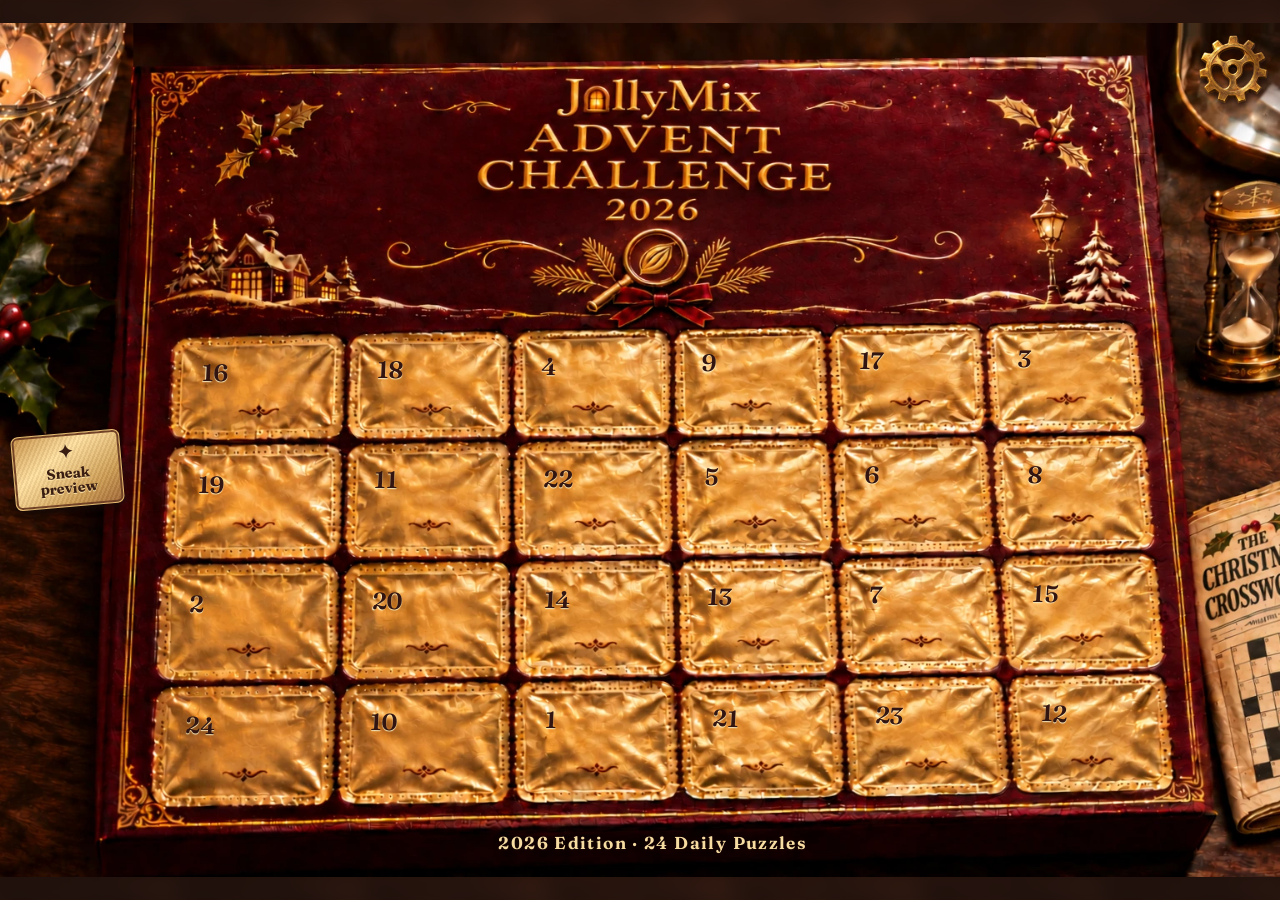
==== AdventChallenge2026/index.html @ e4283552 "Add files via upload" ====
<!doctype html><html lang="en-GB"><head><meta charset="utf-8"><meta name="viewport" content="width=device-width,initial-scale=1"><link rel="canonical" href="https://jollymix.co.uk/AdventChallenge2026/"><title>JollyMix Advent Challenge 2026</title><meta name="description" content="24 daily advent puzzles and a Christmas cryptic crossword."><style>body{margin:0;background:#190f0c}</style></head><body><!--
Copyright 2018 The Fraunces Project Authors (https://github.com/undercasetype/Fraunces)

This Font Software is licensed under the SIL Open Font License, Version 1.1.
This license is copied below, and is also available with a FAQ at:
http://scripts.sil.org/OFL


-----------------------------------------------------------
SIL OPEN FONT LICENSE Version 1.1 - 26 February 2007
-----------------------------------------------------------

PREAMBLE
The goals of the Open Font License (OFL) are to stimulate worldwide
development of collaborative font projects, to support the font creation
efforts of academic and linguistic communities, and to provide a free and
open framework in which fonts may be shared and improved in partnership
with others.

The OFL allows the licensed fonts to be used, studied, modified and
redistributed freely as long as they are not sold by themselves. The
fonts, including any derivative works, can be bundled, embedded, 
redistributed and/or sold with any software provided that any reserved
names are not used by derivative works. The fonts and derivatives,
however, cannot be released under any other type of license. The
requirement for fonts to remain under this license does not apply
to any document created using the fonts or their derivatives.

DEFINITIONS
"Font Software" refers to the set of files released by the Copyright
Holder(s) under this license and clearly marked as such. This may
include source files, build scripts and documentation.

"Reserved Font Name" refers to any names specified as such after the
copyright statement(s).

"Original Version" refers to the collection of Font Software components as
distributed by the Copyright Holder(s).

"Modified Version" refers to any derivative made by adding to, deleting,
or substituting -- in part or in whole -- any of the components of the
Original Version, by changing formats or by porting the Font Software to a
new environment.

"Author" refers to any designer, engineer, programmer, technical
writer or other person who contributed to the Font Software.

PERMISSION & CONDITIONS
Permission is hereby granted, free of charge, to any person obtaining
a copy of the Font Software, to use, study, copy, merge, embed, modify,
redistribute, and sell modified and unmodified copies of the Font
Software, subject to the following conditions:

1) Neither the Font Software nor any of its individual components,
in Original or Modified Versions, may be sold by itself.

2) Original or Modified Versions of the Font Software may be bundled,
redistributed and/or sold with any software, provided that each copy
contains the above copyright notice and this license. These can be
included either as stand-alone text files, human-readable headers or
in the appropriate machine-readable metadata fields within text or
binary files as long as those fields can be easily viewed by the user.

3) No Modified Version of the Font Software may use the Reserved Font
Name(s) unless explicit written permission is granted by the corresponding
Copyright Holder. This restriction only applies to the primary font name as
presented to the users.

4) The name(s) of the Copyright Holder(s) or the Author(s) of the Font
Software shall not be used to promote, endorse or advertise any
Modified Version, except to acknowledge the contribution(s) of the
Copyright Holder(s) and the Author(s) or with their explicit written
permission.

5) The Font Software, modified or unmodified, in part or in whole,
must be distributed entirely under this license, and must not be
distributed under any other license. The requirement for fonts to
remain under this license does not apply to any document created
using the Font Software.

TERMINATION
This license becomes null and void if any of the above conditions are
not met.

DISCLAIMER
THE FONT SOFTWARE IS PROVIDED "AS IS", WITHOUT WARRANTY OF ANY KIND,
EXPRESS OR IMPLIED, INCLUDING BUT NOT LIMITED TO ANY WARRANTIES OF
MERCHANTABILITY, FITNESS FOR A PARTICULAR PURPOSE AND NONINFRINGEMENT
OF COPYRIGHT, PATENT, TRADEMARK, OR OTHER RIGHT. IN NO EVENT SHALL THE
COPYRIGHT HOLDER BE LIABLE FOR ANY CLAIM, DAMAGES OR OTHER LIABILITY,
INCLUDING ANY GENERAL, SPECIAL, INDIRECT, INCIDENTAL, OR CONSEQUENTIAL
DAMAGES, WHETHER IN AN ACTION OF CONTRACT, TORT OR OTHERWISE, ARISING
FROM, OUT OF THE USE OR INABILITY TO USE THE FONT SOFTWARE OR FROM
OTHER DEALINGS IN THE FONT SOFTWARE.
-->
<!--
Copyright 2014 The DM Sans Project Authors (https://github.com/googlefonts/dm-fonts)

This Font Software is licensed under the SIL Open Font License, Version 1.1.
This license is copied below, and is also available with a FAQ at:
https://scripts.sil.org/OFL


-----------------------------------------------------------
SIL OPEN FONT LICENSE Version 1.1 - 26 February 2007
-----------------------------------------------------------

PREAMBLE
The goals of the Open Font License (OFL) are to stimulate worldwide
development of collaborative font projects, to support the font creation
efforts of academic and linguistic communities, and to provide a free and
open framework in which fonts may be shared and improved in partnership
with others.

The OFL allows the licensed fonts to be used, studied, modified and
redistributed freely as long as they are not sold by themselves. The
fonts, including any derivative works, can be bundled, embedded, 
redistributed and/or sold with any software provided that any reserved
names are not used by derivative works. The fonts and derivatives,
however, cannot be released under any other type of license. The
requirement for fonts to remain under this license does not apply
to any document created using the fonts or their derivatives.

DEFINITIONS
"Font Software" refers to the set of files released by the Copyright
Holder(s) under this license and clearly marked as such. This may
include source files, build scripts and documentation.

"Reserved Font Name" refers to any names specified as such after the
copyright statement(s).

"Original Version" refers to the collection of Font Software components as
distributed by the Copyright Holder(s).

"Modified Version" refers to any derivative made by adding to, deleting,
or substituting -- in part or in whole -- any of the components of the
Original Version, by changing formats or by porting the Font Software to a
new environment.

"Author" refers to any designer, engineer, programmer, technical
writer or other person who contributed to the Font Software.

PERMISSION & CONDITIONS
Permission is hereby granted, free of charge, to any person obtaining
a copy of the Font Software, to use, study, copy, merge, embed, modify,
redistribute, and sell modified and unmodified copies of the Font
Software, subject to the following conditions:

1) Neither the Font Software nor any of its individual components,
in Original or Modified Versions, may be sold by itself.

2) Original or Modified Versions of the Font Software may be bundled,
redistributed and/or sold with any software, provided that each copy
contains the above copyright notice and this license. These can be
included either as stand-alone text files, human-readable headers or
in the appropriate machine-readable metadata fields within text or
binary files as long as those fields can be easily viewed by the user.

3) No Modified Version of the Font Software may use the Reserved Font
Name(s) unless explicit written permission is granted by the corresponding
Copyright Holder. This restriction only applies to the primary font name as
presented to the users.

4) The name(s) of the Copyright Holder(s) or the Author(s) of the Font
Software shall not be used to promote, endorse or advertise any
Modified Version, except to acknowledge the contribution(s) of the
Copyright Holder(s) and the Author(s) or with their explicit written
permission.

5) The Font Software, modified or unmodified, in part or in whole,
must be distributed entirely under this license, and must not be
distributed under any other license. The requirement for fonts to
remain under this license does not apply to any document created
using the Font Software.

TERMINATION
This license becomes null and void if any of the above conditions are
not met.

DISCLAIMER
THE FONT SOFTWARE IS PROVIDED "AS IS", WITHOUT WARRANTY OF ANY KIND,
EXPRESS OR IMPLIED, INCLUDING BUT NOT LIMITED TO ANY WARRANTIES OF
MERCHANTABILITY, FITNESS FOR A PARTICULAR PURPOSE AND NONINFRINGEMENT
OF COPYRIGHT, PATENT, TRADEMARK, OR OTHER RIGHT. IN NO EVENT SHALL THE
COPYRIGHT HOLDER BE LIABLE FOR ANY CLAIM, DAMAGES OR OTHER LIABILITY,
INCLUDING ANY GENERAL, SPECIAL, INDIRECT, INCIDENTAL, OR CONSEQUENTIAL
DAMAGES, WHETHER IN AN ACTION OF CONTRACT, TORT OR OTHERWISE, ARISING
FROM, OUT OF THE USE OR INABILITY TO USE THE FONT SOFTWARE OR FROM
OTHER DEALINGS IN THE FONT SOFTWARE.
-->
<!--
Copyright 2015 The Great Vibes Pro Project Authors (https://github.com/googlefonts/great-vibes)

This Font Software is licensed under the SIL Open Font License, Version 1.1.
This license is copied below, and is also available with a FAQ at:
https://openfontlicense.org


-----------------------------------------------------------
SIL OPEN FONT LICENSE Version 1.1 - 26 February 2007
-----------------------------------------------------------

PREAMBLE
The goals of the Open Font License (OFL) are to stimulate worldwide
development of collaborative font projects, to support the font creation
efforts of academic and linguistic communities, and to provide a free and
open framework in which fonts may be shared and improved in partnership
with others.

The OFL allows the licensed fonts to be used, studied, modified and
redistributed freely as long as they are not sold by themselves. The
fonts, including any derivative works, can be bundled, embedded, 
redistributed and/or sold with any software provided that any reserved
names are not used by derivative works. The fonts and derivatives,
however, cannot be released under any other type of license. The
requirement for fonts to remain under this license does not apply
to any document created using the fonts or their derivatives.

DEFINITIONS
"Font Software" refers to the set of files released by the Copyright
Holder(s) under this license and clearly marked as such. This may
include source files, build scripts and documentation.

"Reserved Font Name" refers to any names specified as such after the
copyright statement(s).

"Original Version" refers to the collection of Font Software components as
distributed by the Copyright Holder(s).

"Modified Version" refers to any derivative made by adding to, deleting,
or substituting -- in part or in whole -- any of the components of the
Original Version, by changing formats or by porting the Font Software to a
new environment.

"Author" refers to any designer, engineer, programmer, technical
writer or other person who contributed to the Font Software.

PERMISSION & CONDITIONS
Permission is hereby granted, free of charge, to any person obtaining
a copy of the Font Software, to use, study, copy, merge, embed, modify,
redistribute, and sell modified and unmodified copies of the Font
Software, subject to the following conditions:

1) Neither the Font Software nor any of its individual components,
in Original or Modified Versions, may be sold by itself.

2) Original or Modified Versions of the Font Software may be bundled,
redistributed and/or sold with any software, provided that each copy
contains the above copyright notice and this license. These can be
included either as stand-alone text files, human-readable headers or
in the appropriate machine-readable metadata fields within text or
binary files as long as those fields can be easily viewed by the user.

3) No Modified Version of the Font Software may use the Reserved Font
Name(s) unless explicit written permission is granted by the corresponding
Copyright Holder. This restriction only applies to the primary font name as
presented to the users.

4) The name(s) of the Copyright Holder(s) or the Author(s) of the Font
Software shall not be used to promote, endorse or advertise any
Modified Version, except to acknowledge the contribution(s) of the
Copyright Holder(s) and the Author(s) or with their explicit written
permission.

5) The Font Software, modified or unmodified, in part or in whole,
must be distributed entirely under this license, and must not be
distributed under any other license. The requirement for fonts to
remain under this license does not apply to any document created
using the Font Software.

TERMINATION
This license becomes null and void if any of the above conditions are
not met.

DISCLAIMER
THE FONT SOFTWARE IS PROVIDED "AS IS", WITHOUT WARRANTY OF ANY KIND,
EXPRESS OR IMPLIED, INCLUDING BUT NOT LIMITED TO ANY WARRANTIES OF
MERCHANTABILITY, FITNESS FOR A PARTICULAR PURPOSE AND NONINFRINGEMENT
OF COPYRIGHT, PATENT, TRADEMARK, OR OTHER RIGHT. IN NO EVENT SHALL THE
COPYRIGHT HOLDER BE LIABLE FOR ANY CLAIM, DAMAGES OR OTHER LIABILITY,
INCLUDING ANY GENERAL, SPECIAL, INDIRECT, INCIDENTAL, OR CONSEQUENTIAL
DAMAGES, WHETHER IN AN ACTION OF CONTRACT, TORT OR OTHERWISE, ARISING
FROM, OUT OF THE USE OR INABILITY TO USE THE FONT SOFTWARE OR FROM
OTHER DEALINGS IN THE FONT SOFTWARE.
--><div id="jm-mystery" aria-label="JollyMix Christmas puzzle calendar">
  <style>
    #jm-mystery { color-scheme:dark; --gold:#eed294; --cream:#fff0d3; --soft:#d9bfac; --ink:#321a19; --wine:#551a28; font:15px/1.5 system-ui,sans-serif; }
    #jm-mystery * { box-sizing:border-box; }
    #jm-mystery [hidden] { display:none !important; }
    #jm-mystery h2,#jm-mystery h3,#jm-mystery p { margin:0; }
    #jm-mystery .jm-stage { background:radial-gradient(ellipse at 73% 7%,#381b22,transparent 65%),linear-gradient(145deg,#22151a,#140d11 82%); border-radius:18px; padding:clamp(14px,3.5vw,34px); color:var(--cream); }
    #jm-mystery .jm-layout { max-width:940px; margin:auto; display:grid; grid-template-columns:minmax(0,.87fr) minmax(0,1.13fr); gap:clamp(16px,3vw,30px); align-items:start; }
    #jm-mystery .jm-paper { padding:25px clamp(17px,3vw,29px) 26px; background:radial-gradient(ellipse at 30% 4%,#fff3d7,#e7cda4); color:var(--ink); border:1px solid #ffedc0; border-radius:5px 5px 10px 5px; box-shadow:0 10px 24px #08040780, inset 0 0 24px #8e541325; }
    #jm-mystery .jm-kicker { font-size:11px; letter-spacing:.17em; font-weight:700; text-transform:uppercase; }
    #jm-mystery .jm-paper .jm-kicker { color:#7a3036; }
    #jm-mystery h2,#jm-mystery h3 { font-family:var(--jm-display); font-weight:normal; line-height:1.10; }
    #jm-mystery h2 { font-size:clamp(27px,4vw,42px); margin:6px 0 14px; }
    #jm-mystery h3 { font-size:clamp(24px,3vw,32px); margin:6px 0 12px; }
    #jm-mystery .jm-story p { font:16px/1.52 var(--jm-display); margin-top:10px; }
    #jm-mystery .jm-story strong { color:#682738; }
    #jm-mystery .jm-actions { display:flex; gap:8px; flex-wrap:wrap; align-items:center; margin-top:16px; }
    #jm-mystery button,#jm-mystery input,#jm-mystery select { font:inherit; }
    #jm-mystery button:focus-visible,#jm-mystery input:focus-visible,#jm-mystery select:focus-visible { outline:2px solid #277987; outline-offset:3px; }
    #jm-mystery .jm-button { display:inline-flex; align-items:center; justify-content:center; gap:7px; min-height:42px; padding:8px 12px; border:1px solid #8f5f45; border-radius:6px; background:#f4dfba; color:#51232a; font-size:13px; font-weight:650; }
    #jm-mystery .jm-button:hover { background:#fff0d4; }
    #jm-mystery .jm-primary { color:#fff3da; background:#682237; border-color:#682237; }
    #jm-mystery .jm-primary:hover { background:#802c43; }
    #jm-mystery .jm-inline { color:var(--gold); background:#33151e; border-color:#a87840; }
    #jm-mystery .jm-inline:hover { background:#54202d; }
    #jm-mystery .jm-box { position:relative; overflow:hidden; border-radius:13px; background:radial-gradient(ellipse at 50% 0,#702635,#3b101d 78%); border:1px solid #dfb571; padding:10px; box-shadow:0 10px 0 #210b14,0 12px 0 #82533b,0 23px 34px #080406b0,inset 0 0 0 4px #4d1424; }
    #jm-mystery .jm-cover { position:relative; overflow:hidden; border:1px solid #a67342; border-radius:7px 7px 2px 2px; aspect-ratio:3.35; min-height:85px; background:#43121e; }
    #jm-mystery .jm-cover img { width:100%; height:100%; display:block; object-fit:cover; }
    #jm-mystery .jm-tray { margin:10px 0 0; padding:clamp(12px,3vw,22px); border:1px solid #a77744; border-radius:3px 3px 8px 8px; background:repeating-linear-gradient(108deg,#ffffff05 0 1px,transparent 1px 4px),radial-gradient(ellipse at 50% 20%,#4b272d,#24121b 78%); }
    #jm-mystery .jm-door-title { display:flex; justify-content:space-between; align-items:center; gap:8px; margin-bottom:11px; color:var(--gold); flex-wrap:wrap; }
    #jm-mystery .jm-door-title span:last-child { font-size:12px; color:var(--soft); }
    #jm-mystery .jm-well { position:relative; perspective:620px; isolation:isolate; } 
    #jm-mystery .jm-recess { min-height:175px; width:100%; display:grid; place-items:center; overflow:hidden; border:1px solid #e1bb77; border-radius:15px; background:repeating-linear-gradient(78deg,#ffffff08 0 2px,#10060355 2px 7px),radial-gradient(ellipse,#342017 25%,#100809 80%); box-shadow:inset 0 9px 16px #000; }
    #jm-mystery .jm-foil { position:absolute; inset:0; width:100%; border:0; border-radius:15px; background:transparent; touch-action:none; z-index:4; }
    #jm-mystery .jm-foil:focus-visible { outline-color:#fff2b7; }
    #jm-mystery .jm-foil:active { cursor:grabbing; }
    #jm-mystery .jm-peel-canvas { position:absolute; top:-96px; left:-96px; width:calc(100% + 192px); height:calc(100% + 192px); z-index:3; pointer-events:none; }
    #jm-mystery .jm-foil::after { content:""; position:absolute; width:65px; height:60px; top:0; right:0; cursor:grab; }
    #jm-mystery .jm-foil:active::after { cursor:grabbing; }
    #jm-mystery .jm-sealed-controls { display:flex; justify-content:center; align-items:center; gap:10px; flex-wrap:wrap; margin-top:12px; }
    #jm-mystery .jm-sealed-controls small { color:var(--soft); font-size:12px; }
    #jm-mystery .jm-pull-note { color:#5a292e; background:#f2dab0; font:14px var(--jm-display); padding:11px 18px; border-radius:3px; transform:rotate(-7deg); box-shadow:3px 7px 14px #0009; }
    #jm-mystery .jm-chocolate { border-radius:18px; padding:14px; min-width:100px; text-align:center; color:#f3c197; font:38px var(--jm-display); background:linear-gradient(135deg,#9f5d31,#58311f 38%,#33190f 78%); border:4px ridge #a46237; box-shadow:0 10px 15px #0008,inset 0 0 0 2px #a56537; transform:rotate(-7deg); }
    #jm-mystery .jm-puzzle { margin-top:14px; padding:16px clamp(12px,2.5vw,22px); }
    #jm-mystery .jm-puzzle-head { display:flex; justify-content:space-between; gap:8px; align-items:baseline; }
    #jm-mystery .jm-time { color:#6a2b33; font:700 14px system-ui,sans-serif; font-variant-numeric:tabular-nums; white-space:nowrap; }
    #jm-mystery .jm-dingbat { display:flex; align-items:center; justify-content:center; gap:clamp(20px,6vw,60px); margin:12px 0; padding:14px 8px; border:1px solid #a878536e; border-radius:4px; background:#fff0d3; color:#351923; font:bold clamp(29px,6vw,53px)/1.15 var(--jm-display); letter-spacing:.04em; }
    #jm-mystery .jm-answer { display:flex; gap:7px; align-items:end; }
    #jm-mystery .jm-answer label { flex:1; min-width:0; }
    #jm-mystery .jm-answer input,#jm-mystery select { display:block; width:100%; min-height:42px; margin-top:4px; border:1px solid #8d644b; border-radius:5px; padding:7px 9px; background:#fff4de; color:var(--ink); font-size:16px; }
    #jm-mystery .jm-note { font-size:13px; }
    #jm-mystery .jm-feedback { color:#8a2330; font-size:13px; margin-top:6px; min-height:19px; }
    #jm-mystery .jm-result { margin-top:14px; }
    #jm-mystery .jm-tick { color:#255738; font-weight:750; }
    #jm-mystery .jm-evidence { border-left:3px solid #914a47; padding-left:10px; margin:10px 0 12px; font:16px/1.45 var(--jm-display); }
    #jm-mystery .jm-day-story p + p { margin-top:8px; }
    #jm-mystery .jm-theory { margin:12px 0 0; display:block; font-size:13px; }
    #jm-mystery .jm-player { margin-top:10px; padding:0; display:block; max-width:100%; width:100%; height:40px; color-scheme:light; }
    #jm-mystery .jm-player-status { color:#5c292c; font-size:13px; }
    @media(max-width:690px) { #jm-mystery .jm-layout { grid-template-columns:1fr; } #jm-mystery .jm-paper { padding-block:15px 17px; } #jm-mystery .jm-stage { padding-bottom:24px; } }
    @media(prefers-reduced-motion:reduce) { #jm-mystery .jm-foil { will-change:auto; } }
@font-face {
  font-family:"Jolly Fraunces"; font-style:normal; font-weight:400 700; font-display:swap;
  src:url([data-uri]) format("woff2");
}
@font-face {
  font-family:"Jolly DM Sans"; font-style:normal; font-weight:400 700; font-display:swap;
  src:url([data-uri]) format("woff2");
}
#jm-mystery {
  --jm-display:"Jolly Fraunces", Georgia, serif;
  --jm-type:"Jolly DM Sans", system-ui, sans-serif;
  font-family:var(--jm-type);
}
#jm-mystery :is(button,input,textarea,select) { font-family:var(--jm-type); }
#jm-mystery :is(h1,h2,h3,.jm-date) { font-family:var(--jm-display); }
    #jm-mystery .jm-stage { padding:clamp(12px,3vw,30px); }
    #jm-mystery .jm-layout { grid-template-columns:minmax(0,.78fr) minmax(0,1.29fr); }
    #jm-mystery .jm-cover { border-radius:7px 7px 4px 4px; }
    #jm-mystery .jm-cover img { user-select:none; }
    #jm-mystery .jm-maker { position:absolute; bottom:6px; right:7px; padding:2px 3px; height:30px; min-width:32px; background:none; border:0; color:#d7a970; font:600 10px Georgia,serif; letter-spacing:.06em; text-shadow:1px 1px #261017; }
    #jm-mystery .jm-maker:hover,#jm-mystery .jm-maker:focus-visible { color:#fff0b7; }
    #jm-mystery .jm-days { display:grid; grid-template-columns:repeat(6,minmax(0,1fr)); gap:5px; margin:10px 2px 2px; }
    #jm-mystery .jm-date { min-height:43px; padding:0; border:1px solid #815023; border-radius:5px; color:#391810; font:17px Georgia,serif; background:repeating-linear-gradient(130deg,transparent 0 9px,#92591f25 10px,#fff2be45 12px,transparent 14px),linear-gradient(136deg,#a9703f,#f9df95 46%,#bd8340 89%); box-shadow:inset 0 0 0 2px #ffe69a72; }
    #jm-mystery .jm-date:hover { filter:brightness(1.14); }
    #jm-mystery .jm-date[aria-pressed=true] { outline:2px solid #fff0b3; outline-offset:1px; z-index:1; }
    #jm-mystery .jm-date.is-open { background:#2b171d; color:#f8d480; box-shadow:inset 0 2px 6px #0d0509; border-color:#946b47; }
    #jm-mystery .jm-date.is-solved { background:linear-gradient(135deg,#8e4f32,#351a11 84%); color:#fff1cf; border-color:#ba814d; box-shadow:inset 0 0 0 2px #d99a5966; }
    #jm-mystery .jm-date .jm-marker { color:#c1efb8; display:inline-block; font:800 10px system-ui; margin-left:2px; }
    #jm-mystery .jm-dossier { display:grid; gap:13px; min-width:0; }
    #jm-mystery .jm-prologue h2 { margin-bottom:12px; }
    #jm-mystery .jm-case { padding-block:17px 19px; }
    #jm-mystery .jm-progress-line { margin:7px 0 12px; color:#622d34; font-size:13px; font-weight:650; }
    #jm-mystery .jm-case details { border-top:1px solid #b68a636a; padding-top:8px; margin-top:10px; }
    #jm-mystery .jm-case summary { font-size:14px; font-weight:650; }
    #jm-mystery .jm-case-log { display:grid; gap:4px; margin-top:8px; }
    #jm-mystery .jm-log-row { text-align:left; justify-content:flex-start; }
    #jm-mystery .jm-theory { margin-top:5px; }
    #jm-mystery .jm-theory-status { margin-top:6px; }
    #jm-mystery .jm-box { overflow:hidden; }
    #jm-mystery .jm-tray { padding:clamp(10px,2.2vw,19px); }
    #jm-mystery .jm-puzzle { margin-top:12px; }
    #jm-mystery .jm-puzzle .jm-stimulus { margin:10px 0 11px; }
    #jm-mystery .jm-dingbat { flex-wrap:wrap; gap:clamp(8px,4vw,55px); }
    #jm-mystery .jm-dingbat.is-stacked { flex-direction:column; gap:1px; }
    #jm-mystery .jm-dingbat.is-paired { font-size:clamp(23px,4vw,39px); }
    #jm-mystery .jm-dingbat.is-inset { gap:0; }
    #jm-mystery .jm-dingbat.is-inset span:nth-child(2) { font-size:.54em; padding:4px; border:1px dashed #805f47; }
    #jm-mystery .jm-word-strip { display:flex; flex-wrap:wrap; align-items:center; gap:5px; }
    #jm-mystery .jm-word-strip span { background:#fff3d9; border:1px solid #af8564; border-radius:5px; padding:5px 8px; color:#461d27; font-weight:650; overflow-wrap:anywhere; }
    #jm-mystery .jm-cryptic { margin:0; padding:13px; background:#fff0d5; border-left:2px solid #88444a; color:#49232b; font:19px/1.4 Georgia,serif; }
    #jm-mystery .jm-answer { display:grid; gap:8px; }
    #jm-mystery .jm-answer .jm-check { justify-self:start; }
    #jm-mystery .jm-completed { color:#23523a; font-weight:700; }
    #jm-mystery .jm-result .jm-day-story { margin-left:0; }
    #jm-mystery .jm-confirm { margin-top:9px; }
    #jm-mystery .jm-accusation { margin-top:14px; border-top:1px solid #966d5280; padding-top:11px; }
    #jm-mystery .jm-accusation p + p { margin-top:8px; }
    #jm-mystery .jm-crossword { display:grid; gap:12px; }
    #jm-mystery .jm-cross-grid { display:grid; grid-template-columns:repeat(var(--cols),minmax(0,1fr)); width:100%; max-width:410px; gap:1px; padding:3px; background:#482630; border:1px solid #4c282d; border-radius:3px; }
    #jm-mystery .jm-cross-grid.is-mini { max-width:166px; }
    #jm-mystery .jm-cell { aspect-ratio:1; position:relative; background:#fff1d7; min-width:0; }
    #jm-mystery .jm-cell.is-block { background:#482630; }
    #jm-mystery .jm-cell input { position:absolute; inset:0; width:100%; height:100%; min-width:0; border:0; border-radius:0; padding:0; color:#32191c; background:transparent; text-align:center; text-transform:uppercase; font:700 clamp(13px,2.2vw,20px)/1 system-ui; }
    #jm-mystery .jm-cell:focus-within { background:#fad590; z-index:1; }
    #jm-mystery .jm-cell.is-in-entry { background:#f9dfae; }
    #jm-mystery .jm-cell input:focus { outline:2px solid #825222; outline-offset:-2px; }
    #jm-mystery .jm-cell small { position:absolute; color:#602a34; pointer-events:none; font:650 8px/1 system-ui; top:2px; left:2px; z-index:2; }
    #jm-mystery .jm-cross-hints { display:grid; grid-template-columns:repeat(2,minmax(0,1fr)); gap:7px 13px; }
    #jm-mystery .jm-cross-hints b { color:#6a2b32; }
    #jm-mystery .jm-clue-button { display:block; background:none; border:0; padding:4px 0; color:#502732; text-align:left; width:100%; font:13px/1.4 system-ui; }
    #jm-mystery .jm-clue-button[aria-pressed=true] { text-decoration:underline; font-weight:700; }
    #jm-mystery .jm-bonus { margin:12px 2px 3px; padding:13px; }
    #jm-mystery .jm-bonus-summary { display:flex; justify-content:space-between; gap:9px; align-items:center; flex-wrap:wrap; }
    #jm-mystery .jm-bonus-summary h3 { margin:2px 0; }
    #jm-mystery .jm-bonus-view { margin-top:10px; }
    #jm-mystery .jm-bonus-body { margin-top:9px; }
    #jm-mystery .jm-share-output { width:100%; min-height:38px; margin-top:8px; }
    @media(max-width:690px) { #jm-mystery .jm-layout { grid-template-columns:1fr; } }
    @media(max-width:400px) { #jm-mystery .jm-tray { padding-inline:7px; } #jm-mystery .jm-cross-hints { grid-template-columns:1fr; } #jm-mystery .jm-cryptic { font-size:17px; } }
    #jm-mystery .jm-stage { padding:0; overflow:hidden; border-radius:12px; }
    #jm-mystery .jm-layout { display:flex; flex-direction:column-reverse; align-items:stretch; gap:0; max-width:1160px; }
    #jm-mystery .jm-dossier { grid-template-columns:1fr 1fr; padding:clamp(12px,3vw,30px); align-items:start; }
    #jm-mystery .jm-box { background:none; padding:0; border:0; box-shadow:none; border-radius:0; overflow:visible; }
    #jm-mystery .jm-cover { border:0; border-radius:0; aspect-ratio:3/2; }
    #jm-mystery .jm-cover img { object-fit:contain; }
    #jm-mystery .jm-days { position:absolute; display:block; inset:0; margin:0; pointer-events:none; }
    #jm-mystery .jm-date { position:absolute; min-height:0; pointer-events:auto; color:transparent; background:transparent; border:0; border-radius:11%; box-shadow:none; font-size:clamp(13px,4vw,42px); touch-action:manipulation; }
    #jm-mystery .jm-date:hover { background:#fff2b923; filter:none; }
    #jm-mystery .jm-date[aria-pressed=true] { outline:none; }
    #jm-mystery .jm-date:focus-visible { outline:2px solid #fff6d2; outline-offset:1px; }
    #jm-mystery .jm-date.is-open { color:#f4d298; background:none; border:0; box-shadow:none; }
    #jm-mystery .jm-date.is-solved { color:#ffe9b9; }
    #jm-mystery .jm-date .jm-marker { vertical-align:top; margin-top:.6em; }
    #jm-mystery .jm-maker { z-index:2; right:18%; bottom:66%; height:auto; min-width:24px; opacity:.71; font-size:clamp(6px,1vw,12px); }
    #jm-mystery .jm-board-tools { display:flex; gap:8px; flex-wrap:wrap; justify-content:center; padding:12px; }
    #jm-mystery .jm-tray { max-width:640px; width:calc(100% - 20px); max-height:92dvh; margin:auto; overflow:auto; background:radial-gradient(ellipse at 35% 0,#592834,#24121b 75%); color:var(--cream); border:1px solid #bd8d52; border-radius:12px; padding:clamp(12px,3vw,22px); box-shadow:0 10px 38px #12060cba; }
    #jm-mystery .jm-tray::backdrop { background:#160a10ba; backdrop-filter:blur(5px); }
    #jm-mystery .jm-door-title { padding-right:44px; min-height:36px; }
    #jm-mystery .jm-close-door { position:absolute; top:9px; right:9px; min-width:40px; min-height:40px; font-size:20px; padding:0; }
    #jm-mystery .jm-foil { cursor:crosshair; }
    #jm-mystery .jm-foil::after { pointer-events:none; }
    #jm-mystery .jm-foil-status { color:#f0d3ac; }
    #jm-mystery .jm-bonus { margin:0 clamp(12px,3vw,30px) 3px; }
    @media(max-width:690px) { #jm-mystery .jm-dossier { grid-template-columns:1fr; } }
    #jm-mystery .jm-stage { min-height:100svh; border-radius:0; background:radial-gradient(ellipse at 52% 32%,#2a130b44,#190e0bd9 80%),url('[data-uri]') center / 185px; }
    #jm-mystery .jm-box { min-height:100svh; display:grid; place-items:center; }
    #jm-mystery .jm-layout { max-width:none; display:block; }
    #jm-mystery .jm-cover { margin:auto; width:min(100%,150svh); aspect-ratio:3/2; overflow:visible; transform-origin:center; }
    #jm-mystery .jm-cover picture { display:block; height:100%; }
    #jm-mystery .jm-stage { overflow:hidden; }
    #jm-mystery .jm-desk-object { position:absolute; z-index:2; background:none; border:0; border-radius:8px; }
    #jm-mystery .jm-desk-object:hover { background:#fff4c91a; }
    #jm-mystery .jm-show-settings { top:max(8px,env(safe-area-inset-top)); right:max(8px,env(safe-area-inset-right)); width:clamp(44px,6vw,80px); height:clamp(44px,6vw,80px); padding:4px; z-index:4; }
    #jm-mystery .jm-show-settings img { display:block; height:100%; width:100%; object-fit:contain; filter:drop-shadow(1px 3px 2px #1b0b08ba); }
    #jm-mystery .jm-setting { display:flex; align-items:center; justify-content:space-between; min-height:48px; border-bottom:1px solid #af86635d; gap:12px; }
    #jm-mystery .jm-setting input { width:22px; height:22px; accent-color:#735028; }
    #jm-mystery .jm-show-story { left:.3%; top:73.6%; width:9.8%; height:22.9%; }
    #jm-mystery .jm-show-case { left:0; top:55.9%; width:9.8%; height:17.5%; }
    #jm-mystery .jm-show-bonus { left:92%; top:51%; width:8%; height:42%; }
    #jm-mystery .jm-show-record { left:89.9%; top:16.6%; width:8.4%; height:23.7%; }
    #jm-mystery .jm-desk-panel { width:calc(100% - 22px); max-width:680px; max-height:92dvh; overflow:auto; padding:17px; border:1px solid #c99762; border-radius:10px; background:#431925; color:var(--cream); box-shadow:0 12px 50px #100709aa; }
    #jm-mystery .jm-desk-panel::backdrop { background:#150b0db4; backdrop-filter:blur(4px); }
    #jm-mystery .jm-desk-panel [data-panel] { padding:22px 18px; margin:0; }
    #jm-mystery .jm-desk-panel .jm-close-door { position:sticky; float:right; right:0; top:0; z-index:5; }
    #jm-mystery .jm-story-journal { border-top:1px solid #a36f5d5e; margin-top:13px; padding-top:9px; font-size:14px; }
    #jm-mystery .jm-mould { width:100%; height:175px; background-image:url('[data-uri]'); background-size:600% 400%; background-repeat:no-repeat; }
    #jm-mystery .jm-recess { display:grid; place-items:center; background:repeating-linear-gradient(90deg,#331e17 0 2px,#29150e 2px 4px); }
    #jm-mystery .jm-mould { height:175px; width:175px; box-shadow:0 0 15px #1f100b; }
    #jm-mystery .jm-date { color:#321510; text-shadow:0 1px 1px #fff1c3; font-size:clamp(14px,3.45vw,50px); font-variant-numeric:lining-nums; }
    #jm-mystery .jm-date { padding-bottom:0; display:grid; place-content:center; }
    
    #jm-mystery .jm-date .jm-marker { position:absolute; right:14%; top:18%; z-index:2; margin:0; min-width:1.25em; min-height:1.25em;
      text-align:center; color:#a5ebae; background:#16291c; border-radius:50%; font-size:clamp(10px,1.1vw,17px); text-shadow:none; }
    #jm-mystery .jm-date .jm-marker.is-failed { color:#ffacaa; background:#3c1719; }
    #jm-mystery .jm-date-cavity {
      position:absolute; inset:4% 4%; display:grid; place-items:center; pointer-events:none;
      clip-path:polygon(7% 23%,9% 17%,13% 13%,85% 8%,89% 12%,92% 18%,94% 73%,93% 81%,89% 87%,16% 93%,12% 89%,10% 82%);
      background:radial-gradient(ellipse at 52% 50%,#5c3520,#210f0a 84%);
      box-shadow:inset 0 0 14px #120704;
    }
    #jm-mystery .jm-date-mould {
      display:block; height:78%; aspect-ratio:1; background:url('[data-uri]') no-repeat;
      background-size:600% 400%; mask-image:radial-gradient(ellipse,#000 52%,transparent 74%);
    }
    #jm-mystery .jm-date.is-open .jm-date-number { color:#ffe3a8; opacity:.76; text-shadow:0 1px 2px #1d0c06; }
    #jm-mystery .jm-date .jm-date-number { font-family:"Jolly Fraunces",var(--jm-display); font-weight:600; font-variant-numeric:normal; position:absolute; left:17%; top:24%; font-size:.53em; line-height:1; z-index:1; }
    #jm-mystery .jm-maker {
      display:grid; place-items:center; padding:0; min-width:0; opacity:1;
      color:#bb8955; font:600 clamp(7px,.78vw,13px)/1 var(--jm-display);
      letter-spacing:.10em; text-shadow:0 -1px #321318,0 1px #efba763f;
    }
    #jm-mystery .jm-maker span { transform:rotate(-2deg); }
    #jm-mystery .jm-well { overflow:hidden; border-radius:15px; }
    #jm-mystery .jm-puzzle-head { align-items:center; }
    #jm-mystery .jm-sand-clock { display:flex; align-items:center; gap:8px; --sand:1; }
    #jm-mystery .jm-hourglass { position:relative; width:35px; height:49px; filter:drop-shadow(0 2px 2px #542d2167); }
    #jm-mystery .jm-hourglass::before,#jm-mystery .jm-hourglass::after { content:""; position:absolute; left:0; width:100%; height:5px; z-index:3; border-radius:4px; background:linear-gradient(#ffe09b,#926030 70%,#e2a655); box-shadow:0 1px #704020; }
    #jm-mystery .jm-hourglass::before { top:0; }
    #jm-mystery .jm-hourglass::after { bottom:0; }
    #jm-mystery .jm-bulb { height:23px; width:27px; left:4px; position:absolute; overflow:hidden; background:linear-gradient(90deg,#8f65485b,#fff6ded9 22%,#e4c4a13d 49%,#ffeed1bf 83%,#824d2d8a); }
    #jm-mystery .jm-bulb-top { top:4px; clip-path:polygon(0 0,100% 0,90% 42%,62% 86%,53% 100%,47% 100%,38% 86%,10% 42%); }
    #jm-mystery .jm-bulb-bottom { bottom:4px; clip-path:polygon(47% 0,53% 0,64% 17%,91% 58%,100% 100%,0 100%,9% 58%,36% 17%); }
    #jm-mystery .jm-sand { position:absolute; bottom:0; inset-inline:0; background:radial-gradient(circle at 42% 40%,#f5d79b,#bc783b); }
    #jm-mystery .jm-bulb-top .jm-sand { height:calc(var(--sand)*100%); }
    #jm-mystery .jm-bulb-bottom .jm-sand { height:calc((1 - var(--sand))*70%); border-radius:50% 50% 0 0; }
    #jm-mystery .jm-sand-clock.is-running .jm-bulb-bottom::after { content:""; position:absolute; width:1px; height:16px; top:0; left:50%; background:repeating-linear-gradient(#af742c 0 2px,transparent 3px 4px); animation:jm-sand-falling .26s linear infinite; }
    @keyframes jm-sand-falling { to { background-position-y:4px; } }
    #jm-mystery .jm-time { min-width:3em; }
    #jm-mystery .jm-help { margin:8px 0; }
    #jm-mystery .jm-hint-text { margin-block:6px; font-size:14px; color:#5c3033; }
    #jm-mystery .jm-result-time { display:inline-block; padding:7px 9px; border:1px solid #977156; border-radius:4px; background:#f4deb5; }
    #jm-mystery .jm-result-time.jm-tick { color:#0c542f; border-color:#5f8250; background:#dfedc6; }
    #jm-mystery .jm-record-scroll { overflow:auto; margin-top:10px; }
    #jm-mystery .jm-record-table { border-collapse:collapse; width:100%; font-size:13px; white-space:nowrap; }
    #jm-mystery .jm-record-table th,#jm-mystery .jm-record-table td { padding:5px 6px; text-align:left; border-bottom:1px solid #b58c6c71; }
    @media(orientation:portrait) and (max-width:600px){
      #jm-mystery .jm-cover { width:min(100%,66.6667svh); aspect-ratio:2/3; }
      #jm-mystery .jm-date { font-size:clamp(18px,min(6.25vw,4.1svh),43px); }
      
      #jm-mystery .jm-date-cavity {
        inset:2%;
        clip-path:inset(8% 7% 9% 7% round 12%);
      }
      #jm-mystery .jm-maker { font-size:clamp(7px,1.25vw,12px); }
    }
    @media(prefers-reduced-motion:reduce){ #jm-mystery .jm-sand-clock.is-running .jm-bulb-bottom::after { animation:none; } }
    #jm-mystery.jm-reduce-motion .jm-sand-clock.is-running .jm-bulb-bottom::after { animation:none; }

    #jm-mystery { --jm-cardstock:url('[data-uri]'); --jm-newsprint:url('[data-uri]'); --jm-cloth:url('[data-uri]'); }
    #jm-mystery .jm-stage { position:relative; }
    #jm-mystery .jm-stage::before { content:""; position:absolute; inset:-15px; background:inherit; filter:blur(10px); }
    #jm-mystery .jm-layout { position:relative; }
    #jm-mystery .jm-tray { position:fixed; inset:0; width:100%; max-width:none; height:100%; max-height:none; margin:0; padding:clamp(11px,3vw,31px); border:0; border-radius:0; background:radial-gradient(ellipse at 50% 28%,#3b2119f0,#160b09f7 87%),url('[data-uri]') center / 245px; box-shadow:none; }
    #jm-mystery .jm-tray::backdrop { background:#1a0e0ce2; }
    #jm-mystery .jm-door-chamber { position:relative; max-width:730px; margin:auto; padding:clamp(12px,2.6vw,24px); background:linear-gradient(130deg,#6d2b22a0,#290d18c0 76%),var(--jm-cloth) center / cover; border:2px groove #b8874c; border-radius:12px; box-shadow:0 7px 0 #291309,0 10px 0 #6b4229,0 18px 30px #100603b8; }
    #jm-mystery .jm-door-title { align-items:center; margin-bottom:13px; }
    #jm-mystery .jm-door-title .jm-day-title { color:#f6d99e; font-size:12px; }
    #jm-mystery .jm-close-door { background:linear-gradient(130deg,#553027,#351317); color:#f4d399; border:1px solid #ab783c; }
    #jm-mystery .jm-close-door:hover { background:#66302e; }
    #jm-mystery .jm-well { border:1px solid #bc8045; box-shadow:0 0 0 2px #441f18,0 0 0 4px #8d5b36,0 10px 15px #1c0b0c; }
    #jm-mystery .jm-sealed-controls { padding:3px 0 1px; font-family:var(--jm-display); }
    #jm-mystery .jm-puzzle,#jm-mystery .jm-result { position:relative; margin-top:20px; padding:clamp(14px,3vw,28px); background:linear-gradient(125deg,#fff4d774,#fff0cd38),var(--jm-cardstock) center / 100% 100%; color:#32201a; border:1px solid #e0b67c; border-radius:3px 4px 5px 3px; box-shadow:3px 7px 17px #170808a0; }
    #jm-mystery .jm-puzzle::before,#jm-mystery .jm-result::before { content:""; pointer-events:none; position:absolute; inset:5px; border:1px solid #87523447; }
    #jm-mystery .jm-puzzle h3,#jm-mystery .jm-result h3 { font-size:clamp(26px,5vw,42px); color:#3e211a; }
    #jm-mystery .jm-puzzle h3 { margin-bottom:9px; }
    #jm-mystery .jm-puzzle .jm-prompt { font:clamp(15px,2vw,18px)/1.45 var(--jm-display); }
    #jm-mystery .jm-puzzle .jm-answer { margin-top:10px; }
    #jm-mystery .jm-answer input { background:#fff5dd3b; border:0; border-bottom:1px solid #75472f; border-radius:0; box-shadow:none; font:18px var(--jm-display); }
    #jm-mystery .jm-puzzle .jm-primary { border:1px solid #6b392a; background:linear-gradient(#7c3933,#592127); border-radius:4px; box-shadow:0 2px 0 #3d1a1b; }
    #jm-mystery .jm-puzzle .jm-primary:disabled { opacity:.55; box-shadow:none; }
    #jm-mystery .jm-puzzle[data-puzzle-kind="dingbat"] .jm-dingbat { border:3px double #a17144; border-radius:12px 3px; background:linear-gradient(100deg,#fff4d5a8,#ffdf9c26),var(--jm-cardstock) center / 100% 100%; color:#492125; box-shadow:2px 4px 6px #80542b42; }
    #jm-mystery .jm-puzzle[data-puzzle-kind="dingbat"] .jm-dingbat span { text-shadow:0 1px #fff3d3; }
    #jm-mystery .jm-puzzle[data-puzzle-kind="cryptic"] .jm-cryptic { position:relative; border:1px dashed #935849; border-left:5px solid #833d35; background:linear-gradient(93deg,#e8d0a172,#fff0d44a),var(--jm-newsprint) center / cover; font-style:italic; color:#472721; padding:17px; border-radius:2px; }
    #jm-mystery .jm-puzzle[data-puzzle-kind="index"] .jm-word-strip span { position:relative; border:1px solid #b58a53; border-radius:0 3px 3px 0; background:linear-gradient(#fdf0c486,#e4bd7a55),var(--jm-newsprint) center / cover; padding:7px 10px; box-shadow:1px 2px 3px #5c371a38; font-family:var(--jm-display); }
    #jm-mystery .jm-puzzle[data-puzzle-kind="index"] .jm-word-strip span:nth-child(even) { transform:rotate(1deg); }
    #jm-mystery .jm-puzzle[data-puzzle-kind="crossword"],#jm-mystery .jm-bonus { background:linear-gradient(110deg,#f4e5bf6b,#efcf994a),var(--jm-newsprint) center / cover; }
    #jm-mystery .jm-cross-grid { box-shadow:2px 4px 5px #64462144; background:#3a2823; }
    #jm-mystery .jm-cross-hints { font-family:var(--jm-display); }
    #jm-mystery .jm-clue-button { font-family:var(--jm-display); color:#432e22; }
    #jm-mystery .jm-solution-note { margin-top:8px; }
    #jm-mystery .jm-gift-tag { position:relative; touch-action:manipulation; overflow-wrap:anywhere; min-height:49px; padding:7px 3px 7px 7px; background:linear-gradient(125deg,#ffebbd98,#f5d38e73),var(--jm-cardstock) center / cover; border:1px solid #a77946; color:#46281d; border-radius:6px 3px 3px 6px; font:700 clamp(10px,2.7vw,15px)/1.18 var(--jm-display); box-shadow:1px 3px 4px #4e241832; }
    #jm-mystery .jm-gift-tag::before { content:""; display:block; position:absolute; left:3px; top:calc(50% - 2px); width:3px; height:3px; border-radius:50%; background:#805030; }
    #jm-mystery .jm-gift-tag:nth-child(3n+2) { transform:rotate(-.8deg); }
    #jm-mystery .jm-gift-tag:nth-child(3n+1) { transform:rotate(.65deg); }
    #jm-mystery .jm-gift-tag[aria-pressed=true] { color:#fff1cc; background:linear-gradient(#793f37,#5b2531); border-color:#472327; }
    #jm-mystery .jm-tag-grid { display:grid; grid-template-columns:repeat(4,minmax(0,1fr)); gap:6px; }
    #jm-mystery .jm-stimulus [data-group="0"] { --jm-group-colour:#c1d9e4; --jm-group-edge:#7796a7; }
    #jm-mystery .jm-stimulus [data-group="1"] { --jm-group-colour:#cedbb5; --jm-group-edge:#889768; }
    #jm-mystery .jm-stimulus [data-group="2"] { --jm-group-colour:#efdaa2; --jm-group-edge:#ab894e; }
    #jm-mystery .jm-stimulus [data-group="3"] { --jm-group-colour:#e4c5d8; --jm-group-edge:#aa7897; }
    #jm-mystery .jm-tag-grid .jm-gift-tag.is-solved { display:grid; place-items:center; text-align:center; background:var(--jm-group-colour); border-color:var(--jm-group-edge); transform:none; }
    #jm-mystery .jm-gift-tag.is-solved::before { display:none; }
    #jm-mystery .jm-group-explanations { margin-top:20px; }
    #jm-mystery .jm-group-explanations h4 { margin:0 0 10px; }
    #jm-mystery .jm-group-explanations dl { display:grid; grid-template-columns:repeat(auto-fit,minmax(min(100%,180px),1fr)); gap:10px; margin:0; }
    #jm-mystery .jm-group-explanation { padding:10px 12px; border-left:3px solid var(--jm-group-edge); background:#fff8e8; border-radius:2px 6px 6px 2px; }
    #jm-mystery .jm-group-explanation dt { font-weight:700; }
    #jm-mystery .jm-group-explanation dd { margin:4px 0 0; line-height:1.45; }
    #jm-mystery .jm-group-note { margin-top:7px; min-height:21px; font:14px/1.4 var(--jm-display); }
    #jm-mystery .jm-pantry { display:grid; grid-template-columns:1fr 1fr; grid-template-rows:1fr 1fr; aspect-ratio:3/2; border:2px ridge #b98e4b; border-radius:6px; background:#382017 url('[data-uri]') center / cover; }
    #jm-mystery .jm-pantry-object { position:relative; color:#4e2518; border:1px solid transparent; background:transparent; border-radius:4px; }
    #jm-mystery .jm-pantry-object::before {
      content:""; position:absolute; inset:0; background:#ffe97a66;
      opacity:0; pointer-events:none; clip-path:var(--jm-pantry-shape);
    }
    #jm-mystery .jm-pantry-object:hover::before,#jm-mystery .jm-pantry-object:focus-visible::before,#jm-mystery .jm-pantry-object[aria-pressed=true]::before { opacity:1; }
    #jm-mystery .jm-pantry-object[data-spot="0"] { --jm-pantry-shape:polygon(19% 13%,66% 4%,83% 76%,82% 81%,43% 85%,39% 94%,33% 91%,33% 82%,26% 82%); }
    #jm-mystery .jm-pantry-object[data-spot="1"] { --jm-pantry-shape:polygon(3% 30%,17% 6%,38% 0,48% 28%,56% 2%,76% 2%,83% 35%,95% 35%,96% 77%,84% 81%,62% 84%,52% 82%,32% 76%,16% 75%,8% 71%); }
    #jm-mystery .jm-pantry-object[data-spot="2"] { --jm-pantry-shape:polygon(8% 23%,21% 18%,20% 0,31% 0,36% 15%,71% 4%,80% 68%,78% 74%,12% 81%); }
    #jm-mystery .jm-pantry-object[data-spot="3"] { --jm-pantry-shape:polygon(4% 0,83% 0,94% 4%,100% 42%,98% 81%,92% 86%,0 86%,0 35%); }
    #jm-mystery .jm-pantry-object span { position:absolute; bottom:10.5%; left:56%; width:35%; transform:translateX(-50%); font:700 clamp(6px,1.74vw,12px)/1.05 var(--jm-display); text-align:center; text-wrap:balance; }
    #jm-mystery .jm-pantry-object[data-spot="0"] span { left:61.5%; }
    #jm-mystery .jm-pantry-object[data-spot="1"] span { left:43%; }
    #jm-mystery .jm-pantry-object[data-spot="2"] span { left:46%; }
    #jm-mystery .jm-pantry-object[data-spot="3"] span { left:43%; }
    #jm-mystery .jm-pantry-note { min-height:48px; padding:8px; margin-top:5px; background:#f9e4b894; color:#513a29; font:15px/1.37 var(--jm-display); }
    @media(max-width:400px){ #jm-mystery .jm-tray { padding:8px; } #jm-mystery .jm-door-chamber { padding:11px; } #jm-mystery .jm-gift-tag { min-height:44px; } }

    #jm-mystery {
      --jmx-book:url('[data-uri]');
      --jmx-newspaper:url('[data-uri]');
      --jmx-file:url('[data-uri]');
      --jmx-dispatch:url('[data-uri]');
      --jmx-exhibits:url('[data-uri]');
      --jmx-angle:url('[data-uri]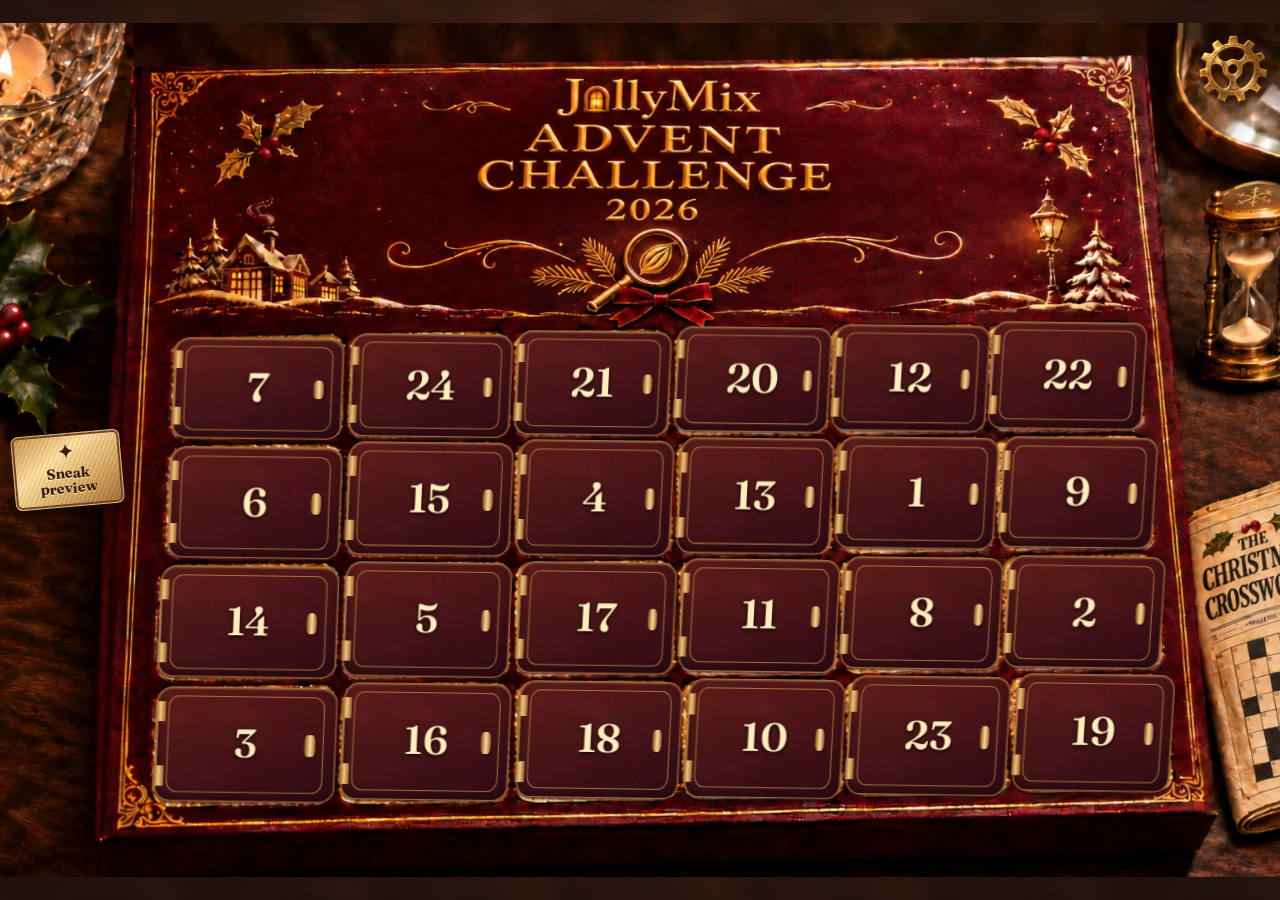
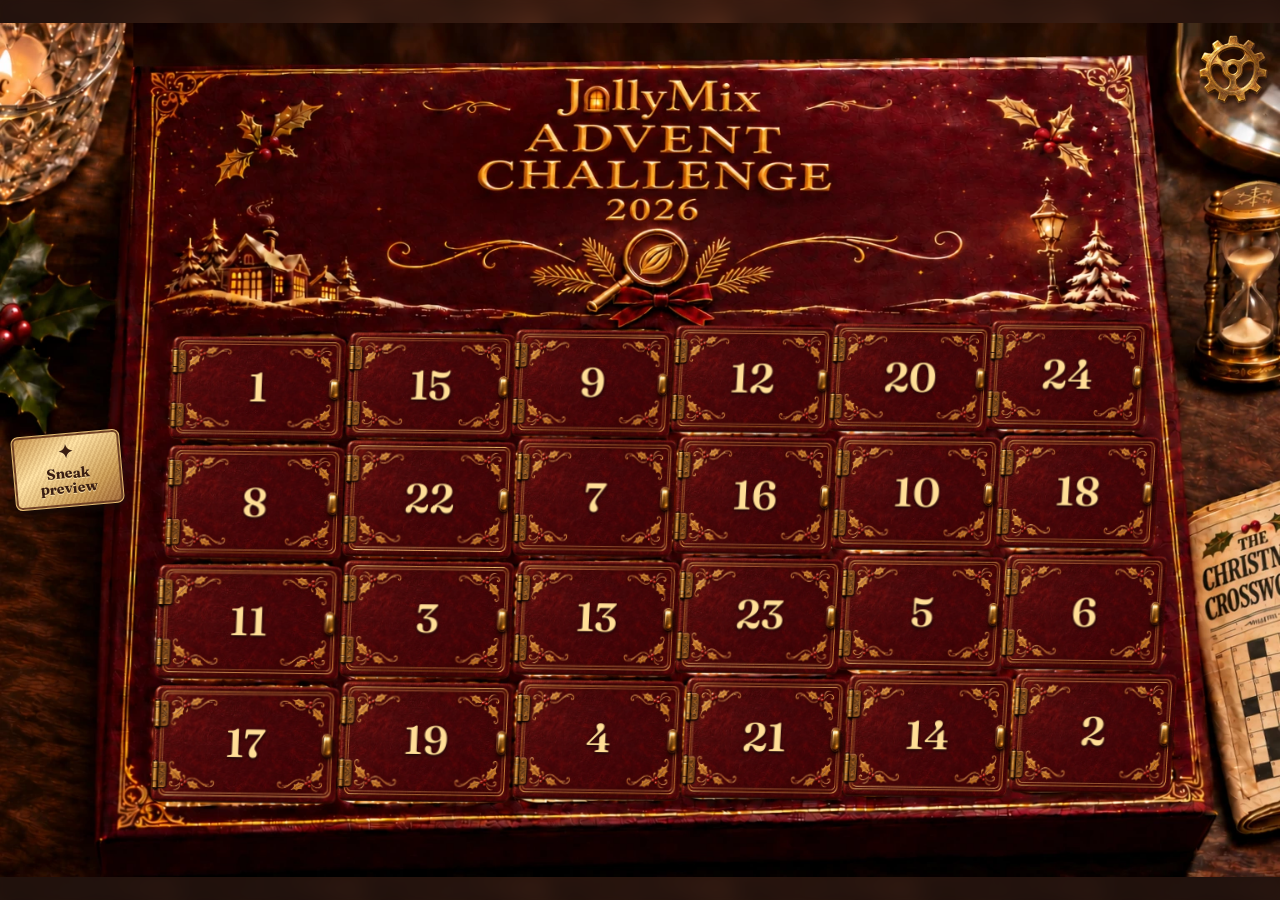
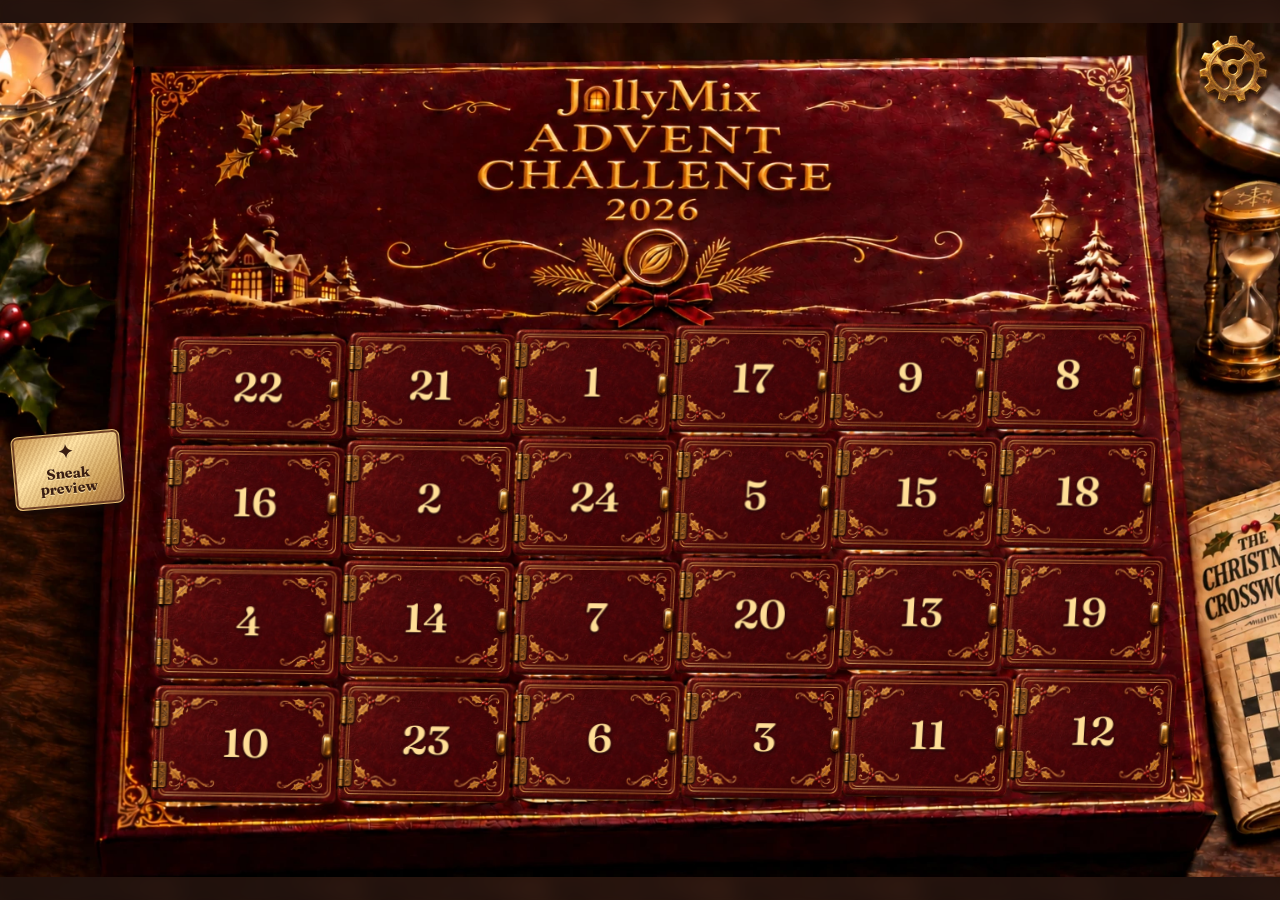
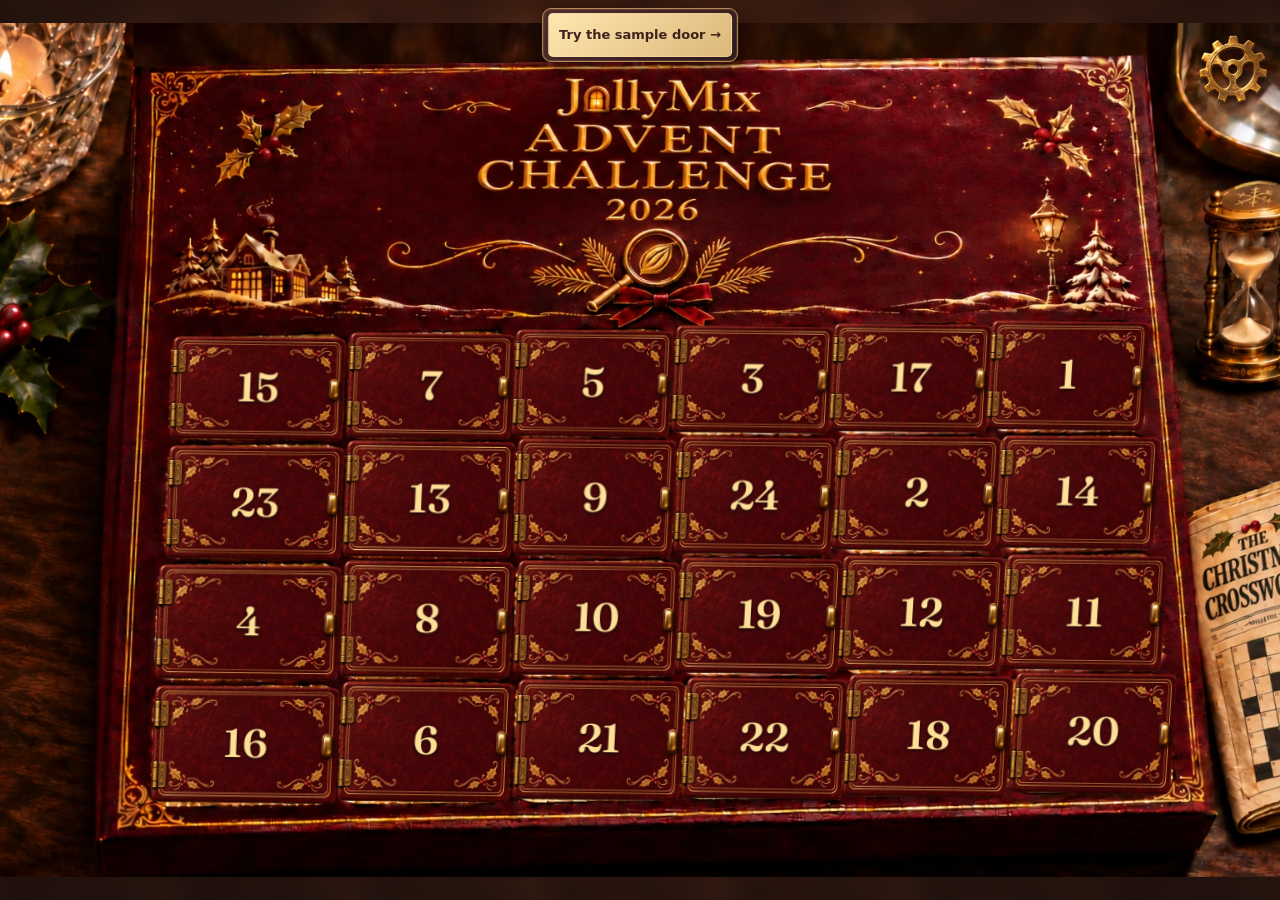
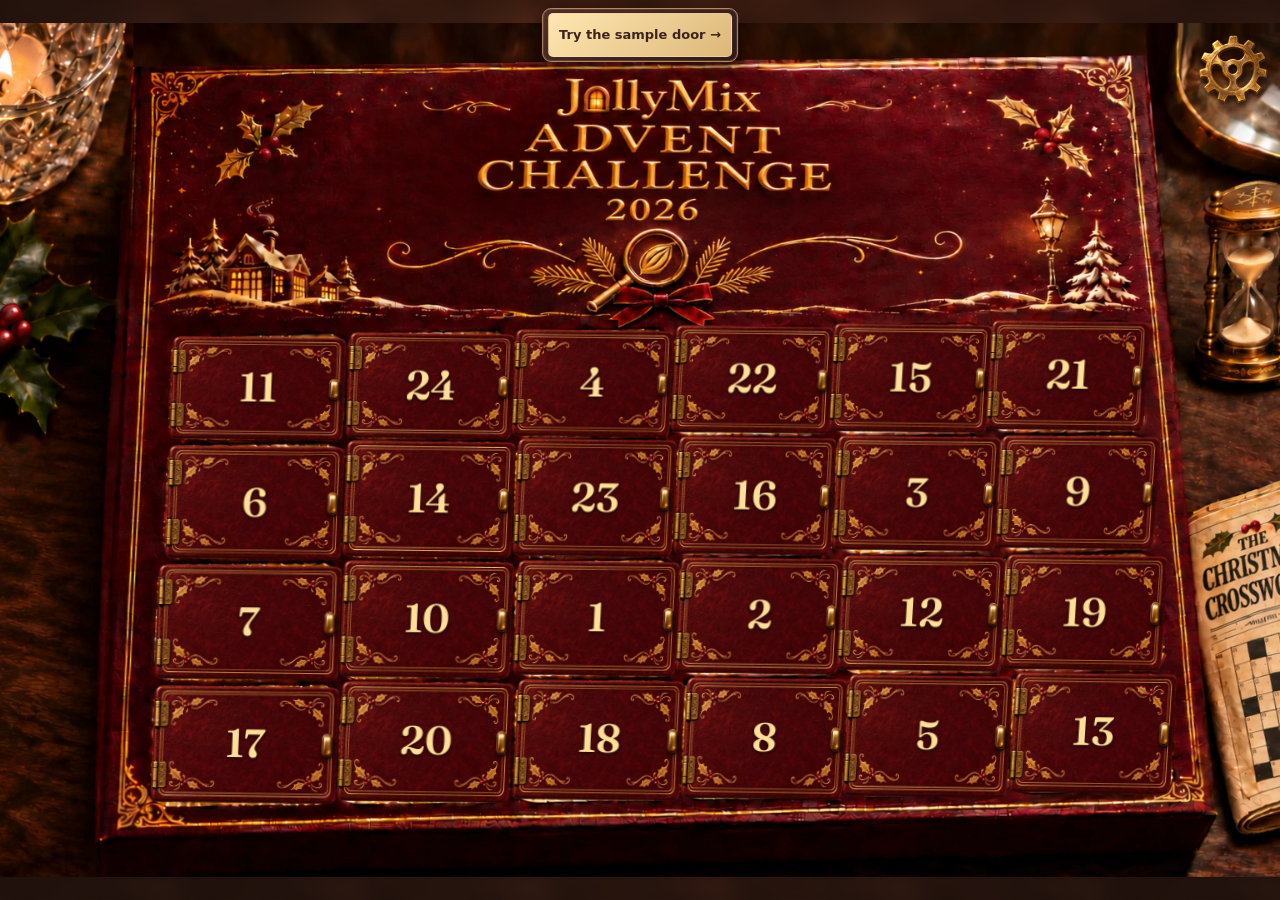
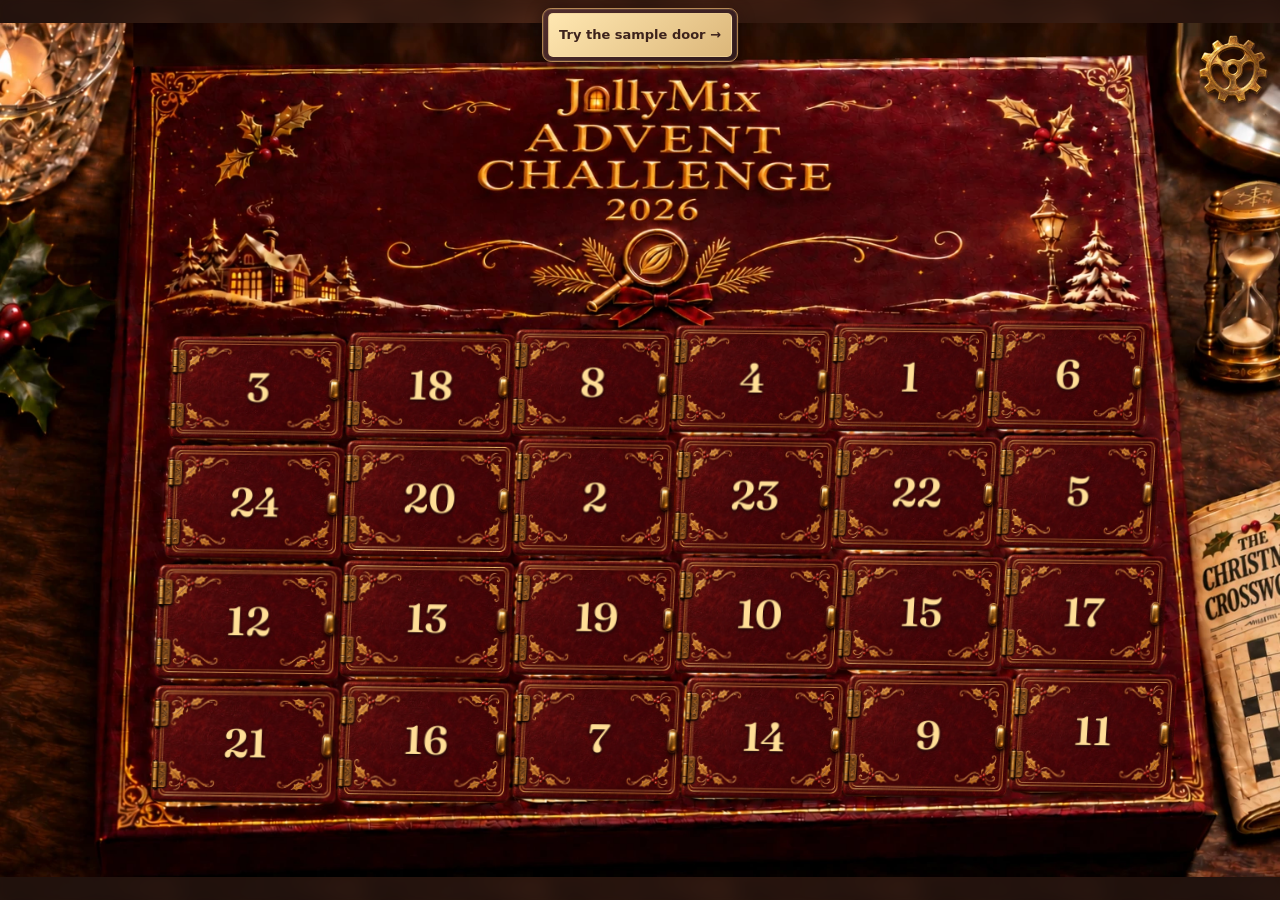
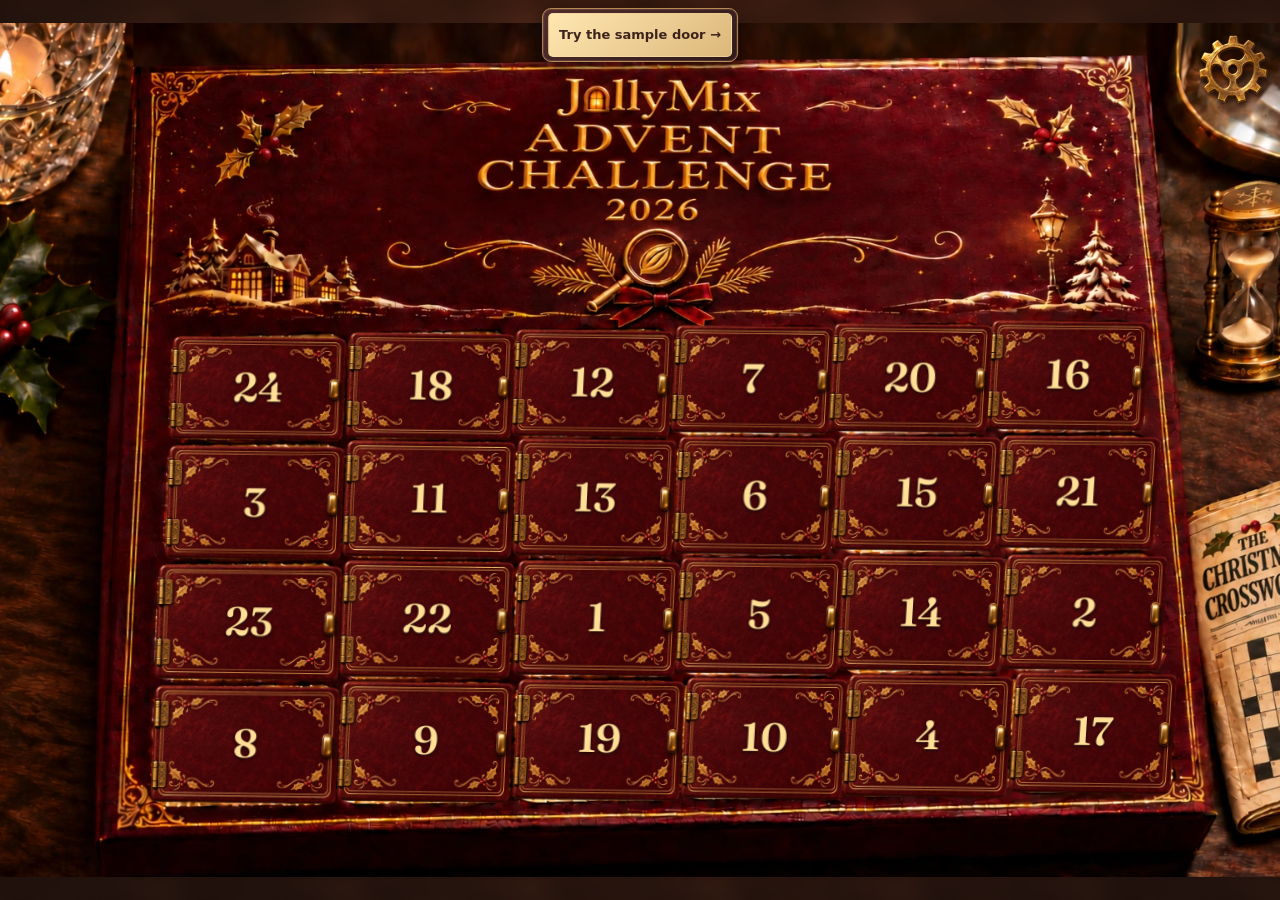
